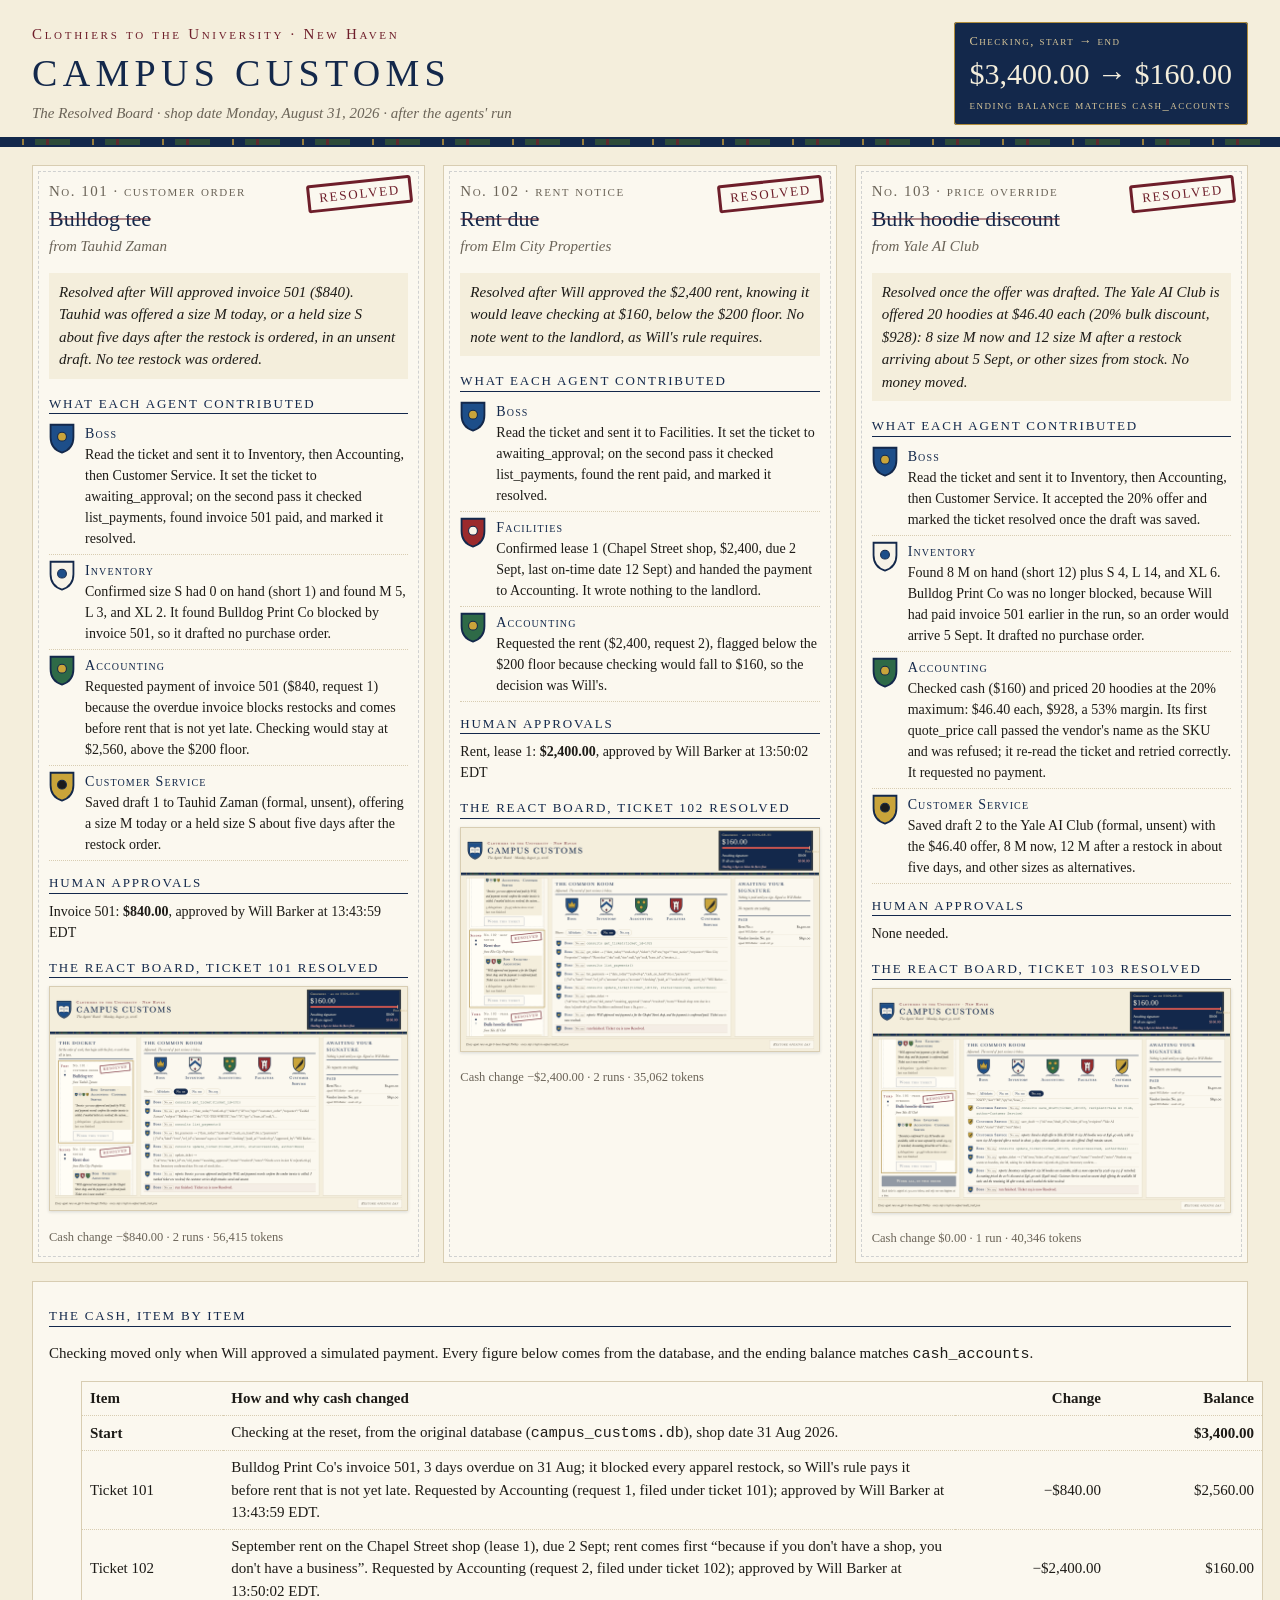
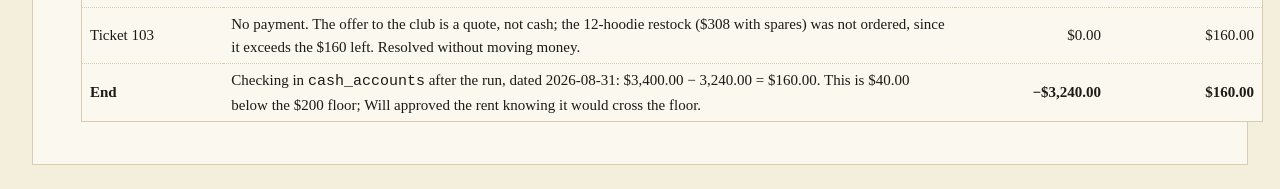
==== output/resolved_board.html @ 8cd8f71c "Campus Customs multi-agent operations (MGT 409 Homework 5) MCP server, five-agent PydanticAI team on" ====
<!DOCTYPE html>
<html lang="en"><head><meta charset="utf-8"><title>Campus Customs — The Resolved Board</title>
<style>
:root { --navy:#13284B; --cream:#F4EEDC; --paper:#FBF8EF; --burgundy:#6E1E2A; --green:#2D4B3A; --gold:#B08D3C; --muted:#6B6458; --rule:#D8CDB2; }
* { box-sizing:border-box; }
body { margin:0; background:var(--cream); color:#1D1B17; font:15px/1.5 Baskerville,'Libre Baskerville',Georgia,serif; }
header { display:flex; justify-content:space-between; align-items:flex-end; padding:22px 32px 12px; }
.eyebrow { font-variant:small-caps; letter-spacing:.18em; color:var(--burgundy); }
h1 { margin:0; font-weight:normal; font-size:38px; letter-spacing:.14em; text-transform:uppercase; color:var(--navy); }
.sub { font-style:italic; color:var(--muted); }
.tag { background:var(--navy); color:var(--cream); padding:10px 16px; border-radius:3px; box-shadow:inset 0 0 0 1px var(--gold); min-width:260px; }
.tag small { display:block; font-variant:small-caps; letter-spacing:.12em; color:#d9c79a; }
.tag b { font-size:30px; font-weight:normal; font-variant-numeric:lining-nums; }
.tartan { height:10px; background:repeating-linear-gradient(90deg,transparent 0 22px,rgba(176,141,60,.85) 22px 24px,transparent 24px 46px,rgba(110,30,42,.75) 46px 49px,transparent 49px 70px),repeating-linear-gradient(90deg,var(--navy) 0 35px,var(--green) 35px 70px); border-top:2px solid var(--navy); border-bottom:2px solid var(--navy); }
main { display:grid; grid-template-columns:repeat(3,1fr); gap:18px; padding:18px 32px; }
.card { background:var(--paper); border:1px solid var(--rule); padding:14px 16px; position:relative; }
.card::before { content:''; position:absolute; inset:5px; border:1px dashed rgba(19,40,75,.18); pointer-events:none; }
.stamp { position:absolute; top:14px; right:12px; transform:rotate(-6deg); border:3px solid currentColor; padding:1px 9px; text-transform:uppercase; letter-spacing:.14em; font-size:13px; border-radius:3px; }
.resolved .stamp { color:var(--burgundy); } .in_progress .stamp { color:var(--green); }
.no { font-variant:small-caps; letter-spacing:.1em; color:var(--muted); padding-right:120px; }
h2 { margin:0; font-weight:normal; color:var(--navy); font-size:22px; }
.resolved h2 { text-decoration:line-through; text-decoration-color:rgba(110,30,42,.5); }
.from { font-style:italic; color:var(--muted); }
.outcome { background:var(--cream); padding:8px 10px; font-style:italic; }
h3 { margin:12px 0 4px; font-weight:normal; text-transform:uppercase; letter-spacing:.14em; font-size:13px; color:var(--navy); border-bottom:1px solid var(--navy); }
ul { list-style:none; margin:0; padding:0; }
.agents li { display:grid; grid-template-columns:30px 1fr; gap:6px; padding:5px 0; border-bottom:1px dotted var(--rule); font-size:14px; }
.agents b { display:block; font-weight:normal; font-variant:small-caps; letter-spacing:.08em; color:var(--navy); }
.appr li { padding:3px 0; font-size:14px; }
.meta { margin-top:10px; font-size:12.5px; color:var(--muted); }
.shot { width:100%; border:1px solid var(--rule); margin-top:4px; box-shadow:0 1px 3px rgba(19,40,75,.15); }
.ledger { margin:0 32px 30px; background:var(--paper); border:1px solid var(--rule); padding:12px 16px; }
.ledger table { width:100%; border-collapse:collapse; }
.ledger td, .ledger th { padding:5px 8px; border-bottom:1px dotted var(--rule); text-align:left; }
.ledger .num { text-align:right; font-variant-numeric:tabular-nums; white-space:nowrap; }
</style></head><body>
<header>
  <div><div class="eyebrow">Clothiers to the University · New Haven</div><h1>Campus Customs</h1>
  <div class="sub">The Resolved Board · shop date Monday, August 31, 2026 · after the agents' run</div></div>
  <div class="tag"><small>Checking, start → end</small><b>$3,400.00 → $160.00</b>
  <small>ending balance matches cash_accounts</small></div>
</header>
<div class="tartan"></div>
<main>
<article class="card resolved">
  <div class="stamp">Resolved</div>
  <div class="no">No. 101 · customer order</div>
  <h2>Bulldog tee</h2>
  <div class="from">from Tauhid Zaman</div>
  <p class="outcome">Resolved after Will approved invoice 501 ($840). Tauhid was offered a size M today, or a held size S about five days after the restock is ordered, in an unsent draft. No tee restock was ordered.</p>
  <h3>What each agent contributed</h3><ul class="agents"><li><svg viewBox="0 0 100 118" width="26" height="31" aria-hidden="true"><path d="M6 6H94V54C94 88 72 106 50 113 28 106 6 88 6 54Z" fill="#1D4E89" stroke="#13284B" stroke-width="7"/><circle cx="50" cy="52" r="17" fill="#C9A43A" stroke="#13284B" stroke-width="4"/></svg><div><b>Boss</b><span>Read the ticket and sent it to Inventory, then Accounting, then Customer Service. It set the ticket to awaiting_approval; on the second pass it checked list_payments, found invoice 501 paid, and marked it resolved.</span></div></li><li><svg viewBox="0 0 100 118" width="26" height="31" aria-hidden="true"><path d="M6 6H94V54C94 88 72 106 50 113 28 106 6 88 6 54Z" fill="#F7F3E8" stroke="#13284B" stroke-width="7"/><circle cx="50" cy="52" r="17" fill="#1D4E89" stroke="#13284B" stroke-width="4"/></svg><div><b>Inventory</b><span>Confirmed size S had 0 on hand (short 1) and found M 5, L 3, and XL 2. It found Bulldog Print Co blocked by invoice 501, so it drafted no purchase order.</span></div></li><li><svg viewBox="0 0 100 118" width="26" height="31" aria-hidden="true"><path d="M6 6H94V54C94 88 72 106 50 113 28 106 6 88 6 54Z" fill="#2E6A47" stroke="#13284B" stroke-width="7"/><circle cx="50" cy="52" r="17" fill="#C9A43A" stroke="#13284B" stroke-width="4"/></svg><div><b>Accounting</b><span>Requested payment of invoice 501 ($840, request 1) because the overdue invoice blocks restocks and comes before rent that is not yet late. Checking would stay at $2,560, above the $200 floor.</span></div></li><li><svg viewBox="0 0 100 118" width="26" height="31" aria-hidden="true"><path d="M6 6H94V54C94 88 72 106 50 113 28 106 6 88 6 54Z" fill="#C9A43A" stroke="#13284B" stroke-width="7"/><circle cx="50" cy="52" r="17" fill="#1C1C1C" stroke="#13284B" stroke-width="4"/></svg><div><b>Customer Service</b><span>Saved draft 1 to Tauhid Zaman (formal, unsent), offering a size M today or a held size S about five days after the restock order.</span></div></li></ul>
  <h3>Human approvals</h3><ul class="appr"><li>Invoice 501: <b>$840.00</b>, approved by Will Barker at 13:43:59 EDT</li></ul>
  <h3>The React board, ticket 101 resolved</h3>
  <a href="screenshots/board_ticket_101.png"><img class="shot" src="screenshots/board_ticket_101.png" alt="Screenshot of the Campus Customs React board filtered to ticket 101, showing it resolved"></a>
  <div class="meta">Cash change −$840.00 · 2 runs · 56,415 tokens</div>
</article>
<article class="card resolved">
  <div class="stamp">Resolved</div>
  <div class="no">No. 102 · rent notice</div>
  <h2>Rent due</h2>
  <div class="from">from Elm City Properties</div>
  <p class="outcome">Resolved after Will approved the $2,400 rent, knowing it would leave checking at $160, below the $200 floor. No note went to the landlord, as Will&#x27;s rule requires.</p>
  <h3>What each agent contributed</h3><ul class="agents"><li><svg viewBox="0 0 100 118" width="26" height="31" aria-hidden="true"><path d="M6 6H94V54C94 88 72 106 50 113 28 106 6 88 6 54Z" fill="#1D4E89" stroke="#13284B" stroke-width="7"/><circle cx="50" cy="52" r="17" fill="#C9A43A" stroke="#13284B" stroke-width="4"/></svg><div><b>Boss</b><span>Read the ticket and sent it to Facilities. It set the ticket to awaiting_approval; on the second pass it checked list_payments, found the rent paid, and marked it resolved.</span></div></li><li><svg viewBox="0 0 100 118" width="26" height="31" aria-hidden="true"><path d="M6 6H94V54C94 88 72 106 50 113 28 106 6 88 6 54Z" fill="#9B2A2C" stroke="#13284B" stroke-width="7"/><circle cx="50" cy="52" r="17" fill="#F7F3E8" stroke="#13284B" stroke-width="4"/></svg><div><b>Facilities</b><span>Confirmed lease 1 (Chapel Street shop, $2,400, due 2 Sept, last on-time date 12 Sept) and handed the payment to Accounting. It wrote nothing to the landlord.</span></div></li><li><svg viewBox="0 0 100 118" width="26" height="31" aria-hidden="true"><path d="M6 6H94V54C94 88 72 106 50 113 28 106 6 88 6 54Z" fill="#2E6A47" stroke="#13284B" stroke-width="7"/><circle cx="50" cy="52" r="17" fill="#C9A43A" stroke="#13284B" stroke-width="4"/></svg><div><b>Accounting</b><span>Requested the rent ($2,400, request 2), flagged below the $200 floor because checking would fall to $160, so the decision was Will&#x27;s.</span></div></li></ul>
  <h3>Human approvals</h3><ul class="appr"><li>Rent, lease 1: <b>$2,400.00</b>, approved by Will Barker at 13:50:02 EDT</li></ul>
  <h3>The React board, ticket 102 resolved</h3>
  <a href="screenshots/board_ticket_102.png"><img class="shot" src="screenshots/board_ticket_102.png" alt="Screenshot of the Campus Customs React board filtered to ticket 102, showing it resolved"></a>
  <div class="meta">Cash change −$2,400.00 · 2 runs · 35,062 tokens</div>
</article>
<article class="card resolved">
  <div class="stamp">Resolved</div>
  <div class="no">No. 103 · price override</div>
  <h2>Bulk hoodie discount</h2>
  <div class="from">from Yale AI Club</div>
  <p class="outcome">Resolved once the offer was drafted. The Yale AI Club is offered 20 hoodies at $46.40 each (20% bulk discount, $928): 8 size M now and 12 size M after a restock arriving about 5 Sept, or other sizes from stock. No money moved.</p>
  <h3>What each agent contributed</h3><ul class="agents"><li><svg viewBox="0 0 100 118" width="26" height="31" aria-hidden="true"><path d="M6 6H94V54C94 88 72 106 50 113 28 106 6 88 6 54Z" fill="#1D4E89" stroke="#13284B" stroke-width="7"/><circle cx="50" cy="52" r="17" fill="#C9A43A" stroke="#13284B" stroke-width="4"/></svg><div><b>Boss</b><span>Read the ticket and sent it to Inventory, then Accounting, then Customer Service. It accepted the 20% offer and marked the ticket resolved once the draft was saved.</span></div></li><li><svg viewBox="0 0 100 118" width="26" height="31" aria-hidden="true"><path d="M6 6H94V54C94 88 72 106 50 113 28 106 6 88 6 54Z" fill="#F7F3E8" stroke="#13284B" stroke-width="7"/><circle cx="50" cy="52" r="17" fill="#1D4E89" stroke="#13284B" stroke-width="4"/></svg><div><b>Inventory</b><span>Found 8 M on hand (short 12) plus S 4, L 14, and XL 6. Bulldog Print Co was no longer blocked, because Will had paid invoice 501 earlier in the run, so an order would arrive 5 Sept. It drafted no purchase order.</span></div></li><li><svg viewBox="0 0 100 118" width="26" height="31" aria-hidden="true"><path d="M6 6H94V54C94 88 72 106 50 113 28 106 6 88 6 54Z" fill="#2E6A47" stroke="#13284B" stroke-width="7"/><circle cx="50" cy="52" r="17" fill="#C9A43A" stroke="#13284B" stroke-width="4"/></svg><div><b>Accounting</b><span>Checked cash ($160) and priced 20 hoodies at the 20% maximum: $46.40 each, $928, a 53% margin. Its first quote_price call passed the vendor&#x27;s name as the SKU and was refused; it re-read the ticket and retried correctly. It requested no payment.</span></div></li><li><svg viewBox="0 0 100 118" width="26" height="31" aria-hidden="true"><path d="M6 6H94V54C94 88 72 106 50 113 28 106 6 88 6 54Z" fill="#C9A43A" stroke="#13284B" stroke-width="7"/><circle cx="50" cy="52" r="17" fill="#1C1C1C" stroke="#13284B" stroke-width="4"/></svg><div><b>Customer Service</b><span>Saved draft 2 to the Yale AI Club (formal, unsent) with the $46.40 offer, 8 M now, 12 M after a restock in about five days, and other sizes as alternatives.</span></div></li></ul>
  <h3>Human approvals</h3><ul class="appr"><li>None needed.</li></ul>
  <h3>The React board, ticket 103 resolved</h3>
  <a href="screenshots/board_ticket_103.png"><img class="shot" src="screenshots/board_ticket_103.png" alt="Screenshot of the Campus Customs React board filtered to ticket 103, showing it resolved"></a>
  <div class="meta">Cash change $0.00 · 1 run · 40,346 tokens</div>
</article></main>
<section class="ledger"><h3>The cash, item by item</h3>
<p class="lede">Checking moved only when Will approved a simulated payment. Every figure below comes from the database, and the ending balance matches <code>cash_accounts</code>.</p>
<table class="ledger">
<tr><th style="width:12%">Item</th><th>How and why cash changed</th><th class="num" style="width:13%">Change</th><th class="num" style="width:13%">Balance</th></tr>
<tr><td><b>Start</b></td><td>Checking at the reset, from the original database (<code>campus_customs.db</code>), shop date 31 Aug 2026.</td><td class="num"></td><td class="num"><b>$3,400.00</b></td></tr>
<tr><td>Ticket 101</td><td>Bulldog Print Co&#x27;s invoice 501, 3 days overdue on 31 Aug; it blocked every apparel restock, so Will&#x27;s rule pays it before rent that is not yet late. Requested by Accounting (request 1, filed under ticket 101); approved by Will Barker at 13:43:59 EDT.</td><td class='num'>−$840.00</td><td class='num'>$2,560.00</td></tr><tr><td>Ticket 102</td><td>September rent on the Chapel Street shop (lease 1), due 2 Sept; rent comes first “because if you don&#x27;t have a shop, you don&#x27;t have a business”. Requested by Accounting (request 2, filed under ticket 102); approved by Will Barker at 13:50:02 EDT.</td><td class='num'>−$2,400.00</td><td class='num'>$160.00</td></tr>
<tr><td>Ticket 103</td><td>No payment. The offer to the club is a quote, not cash; the 12-hoodie restock ($308 with spares) was not ordered, since it exceeds the $160 left. Resolved without moving money.</td><td class="num">$0.00</td><td class="num">$160.00</td></tr>
<tr><td><b>End</b></td><td>Checking in <code>cash_accounts</code> after the run, dated 2026-08-31: $3,400.00 − 3,240.00 = $160.00. This is $40.00 below the $200 floor; Will approved the rent knowing it would cross the floor.</td><td class="num"><b>−$3,240.00</b></td><td class="num"><b>$160.00</b></td></tr>
</table></section>
</body></html>
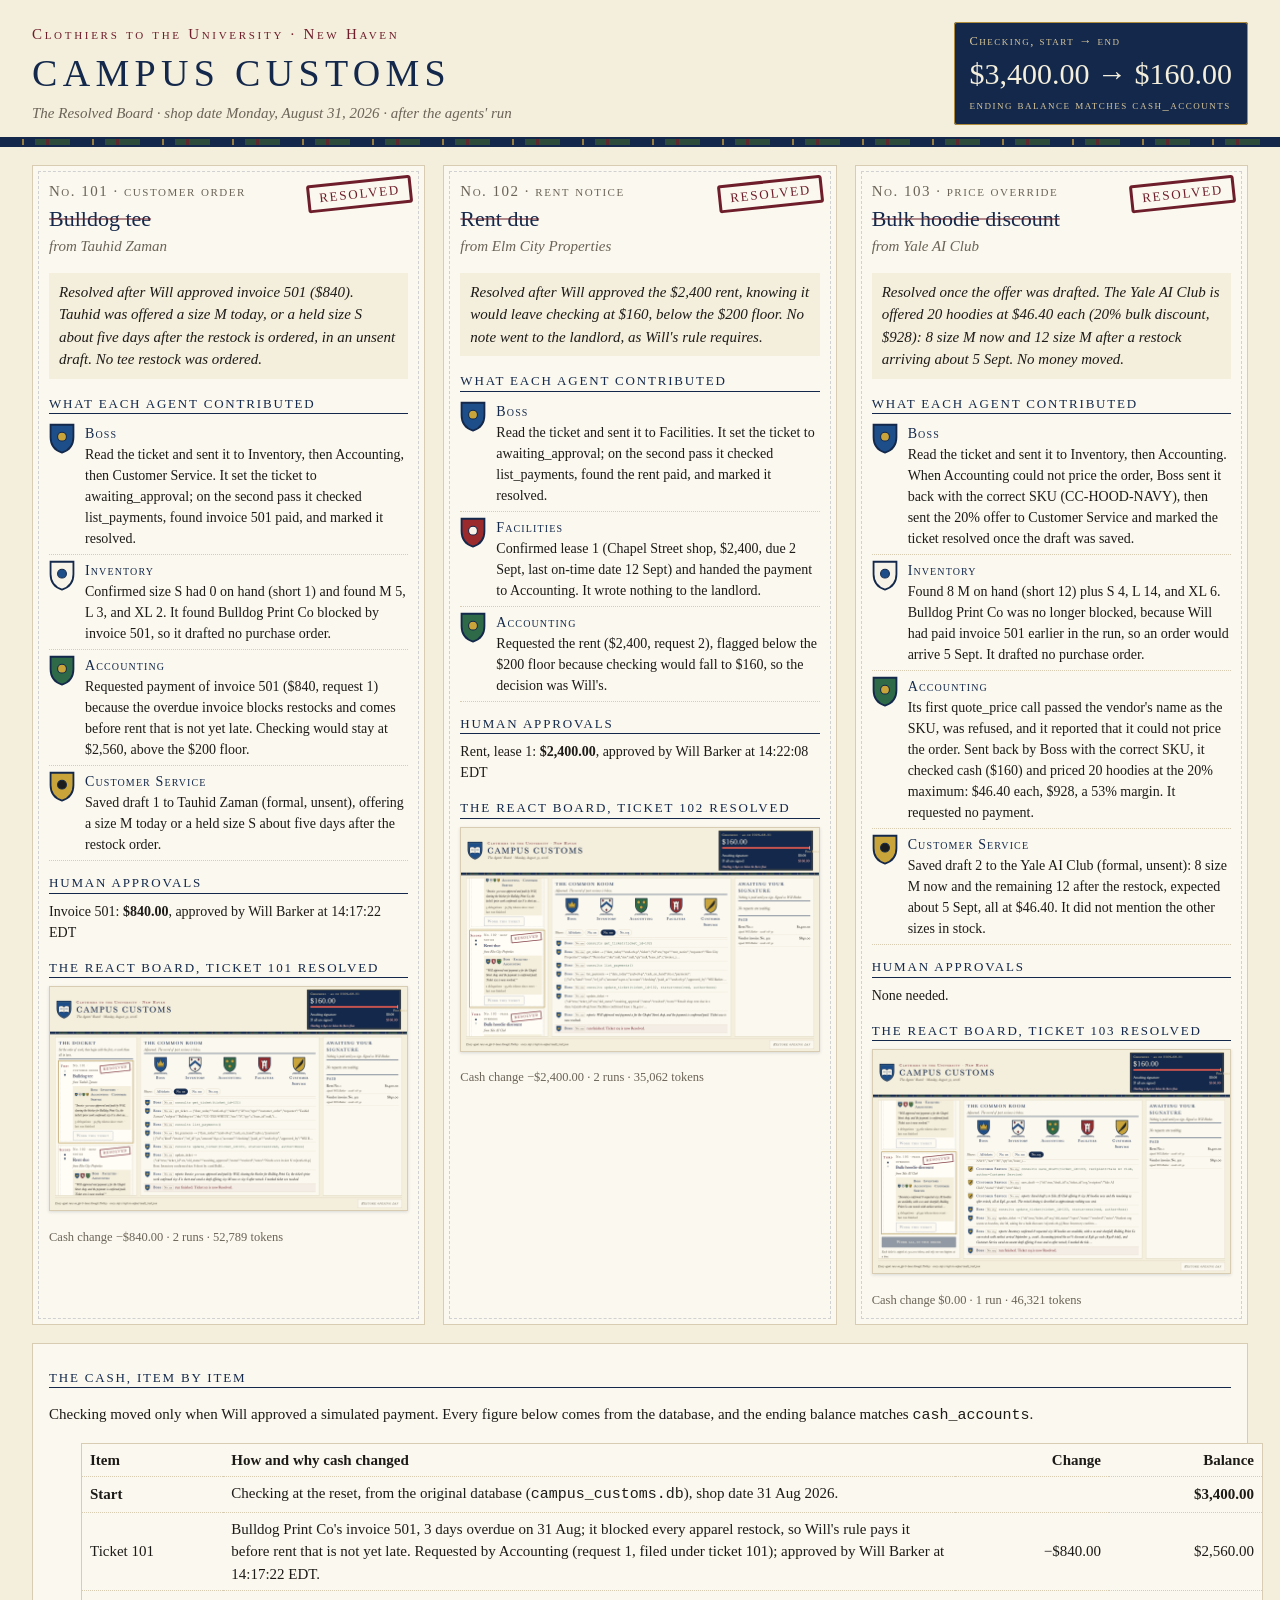
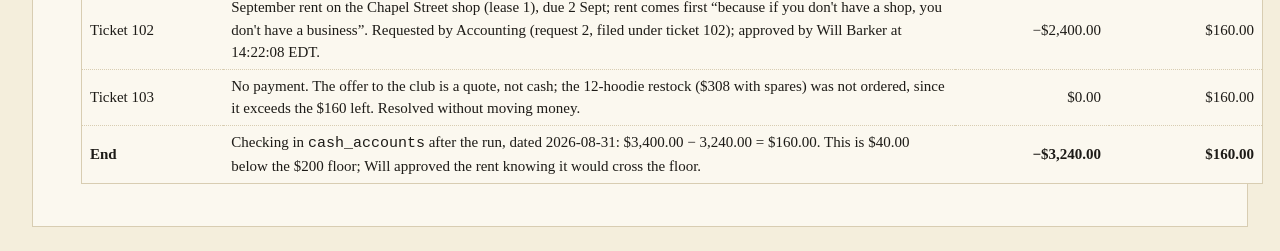
==== commit 8ccec06c: "Rebuild write-ups from the 14 Oct run; faster model-call retries; clearer signed-ticket label Co-Aut" ====
--- a/output/resolved_board.html
+++ b/output/resolved_board.html
@@ -49,10 +49,10 @@
   <div class="from">from Tauhid Zaman</div>
   <p class="outcome">Resolved after Will approved invoice 501 ($840). Tauhid was offered a size M today, or a held size S about five days after the restock is ordered, in an unsent draft. No tee restock was ordered.</p>
   <h3>What each agent contributed</h3><ul class="agents"><li><svg viewBox="0 0 100 118" width="26" height="31" aria-hidden="true"><path d="M6 6H94V54C94 88 72 106 50 113 28 106 6 88 6 54Z" fill="#1D4E89" stroke="#13284B" stroke-width="7"/><circle cx="50" cy="52" r="17" fill="#C9A43A" stroke="#13284B" stroke-width="4"/></svg><div><b>Boss</b><span>Read the ticket and sent it to Inventory, then Accounting, then Customer Service. It set the ticket to awaiting_approval; on the second pass it checked list_payments, found invoice 501 paid, and marked it resolved.</span></div></li><li><svg viewBox="0 0 100 118" width="26" height="31" aria-hidden="true"><path d="M6 6H94V54C94 88 72 106 50 113 28 106 6 88 6 54Z" fill="#F7F3E8" stroke="#13284B" stroke-width="7"/><circle cx="50" cy="52" r="17" fill="#1D4E89" stroke="#13284B" stroke-width="4"/></svg><div><b>Inventory</b><span>Confirmed size S had 0 on hand (short 1) and found M 5, L 3, and XL 2. It found Bulldog Print Co blocked by invoice 501, so it drafted no purchase order.</span></div></li><li><svg viewBox="0 0 100 118" width="26" height="31" aria-hidden="true"><path d="M6 6H94V54C94 88 72 106 50 113 28 106 6 88 6 54Z" fill="#2E6A47" stroke="#13284B" stroke-width="7"/><circle cx="50" cy="52" r="17" fill="#C9A43A" stroke="#13284B" stroke-width="4"/></svg><div><b>Accounting</b><span>Requested payment of invoice 501 ($840, request 1) because the overdue invoice blocks restocks and comes before rent that is not yet late. Checking would stay at $2,560, above the $200 floor.</span></div></li><li><svg viewBox="0 0 100 118" width="26" height="31" aria-hidden="true"><path d="M6 6H94V54C94 88 72 106 50 113 28 106 6 88 6 54Z" fill="#C9A43A" stroke="#13284B" stroke-width="7"/><circle cx="50" cy="52" r="17" fill="#1C1C1C" stroke="#13284B" stroke-width="4"/></svg><div><b>Customer Service</b><span>Saved draft 1 to Tauhid Zaman (formal, unsent), offering a size M today or a held size S about five days after the restock order.</span></div></li></ul>
-  <h3>Human approvals</h3><ul class="appr"><li>Invoice 501: <b>$840.00</b>, approved by Will Barker at 13:43:59 EDT</li></ul>
+  <h3>Human approvals</h3><ul class="appr"><li>Invoice 501: <b>$840.00</b>, approved by Will Barker at 14:17:22 EDT</li></ul>
   <h3>The React board, ticket 101 resolved</h3>
   <a href="screenshots/board_ticket_101.png"><img class="shot" src="screenshots/board_ticket_101.png" alt="Screenshot of the Campus Customs React board filtered to ticket 101, showing it resolved"></a>
-  <div class="meta">Cash change −$840.00 · 2 runs · 56,415 tokens</div>
+  <div class="meta">Cash change −$840.00 · 2 runs · 52,789 tokens</div>
 </article>
 <article class="card resolved">
   <div class="stamp">Resolved</div>
@@ -61,7 +61,7 @@
   <div class="from">from Elm City Properties</div>
   <p class="outcome">Resolved after Will approved the $2,400 rent, knowing it would leave checking at $160, below the $200 floor. No note went to the landlord, as Will&#x27;s rule requires.</p>
   <h3>What each agent contributed</h3><ul class="agents"><li><svg viewBox="0 0 100 118" width="26" height="31" aria-hidden="true"><path d="M6 6H94V54C94 88 72 106 50 113 28 106 6 88 6 54Z" fill="#1D4E89" stroke="#13284B" stroke-width="7"/><circle cx="50" cy="52" r="17" fill="#C9A43A" stroke="#13284B" stroke-width="4"/></svg><div><b>Boss</b><span>Read the ticket and sent it to Facilities. It set the ticket to awaiting_approval; on the second pass it checked list_payments, found the rent paid, and marked it resolved.</span></div></li><li><svg viewBox="0 0 100 118" width="26" height="31" aria-hidden="true"><path d="M6 6H94V54C94 88 72 106 50 113 28 106 6 88 6 54Z" fill="#9B2A2C" stroke="#13284B" stroke-width="7"/><circle cx="50" cy="52" r="17" fill="#F7F3E8" stroke="#13284B" stroke-width="4"/></svg><div><b>Facilities</b><span>Confirmed lease 1 (Chapel Street shop, $2,400, due 2 Sept, last on-time date 12 Sept) and handed the payment to Accounting. It wrote nothing to the landlord.</span></div></li><li><svg viewBox="0 0 100 118" width="26" height="31" aria-hidden="true"><path d="M6 6H94V54C94 88 72 106 50 113 28 106 6 88 6 54Z" fill="#2E6A47" stroke="#13284B" stroke-width="7"/><circle cx="50" cy="52" r="17" fill="#C9A43A" stroke="#13284B" stroke-width="4"/></svg><div><b>Accounting</b><span>Requested the rent ($2,400, request 2), flagged below the $200 floor because checking would fall to $160, so the decision was Will&#x27;s.</span></div></li></ul>
-  <h3>Human approvals</h3><ul class="appr"><li>Rent, lease 1: <b>$2,400.00</b>, approved by Will Barker at 13:50:02 EDT</li></ul>
+  <h3>Human approvals</h3><ul class="appr"><li>Rent, lease 1: <b>$2,400.00</b>, approved by Will Barker at 14:22:08 EDT</li></ul>
   <h3>The React board, ticket 102 resolved</h3>
   <a href="screenshots/board_ticket_102.png"><img class="shot" src="screenshots/board_ticket_102.png" alt="Screenshot of the Campus Customs React board filtered to ticket 102, showing it resolved"></a>
   <div class="meta">Cash change −$2,400.00 · 2 runs · 35,062 tokens</div>
@@ -71,19 +71,19 @@
   <div class="no">No. 103 · price override</div>
   <h2>Bulk hoodie discount</h2>
   <div class="from">from Yale AI Club</div>
-  <p class="outcome">Resolved once the offer was drafted. The Yale AI Club is offered 20 hoodies at $46.40 each (20% bulk discount, $928): 8 size M now and 12 size M after a restock arriving about 5 Sept, or other sizes from stock. No money moved.</p>
-  <h3>What each agent contributed</h3><ul class="agents"><li><svg viewBox="0 0 100 118" width="26" height="31" aria-hidden="true"><path d="M6 6H94V54C94 88 72 106 50 113 28 106 6 88 6 54Z" fill="#1D4E89" stroke="#13284B" stroke-width="7"/><circle cx="50" cy="52" r="17" fill="#C9A43A" stroke="#13284B" stroke-width="4"/></svg><div><b>Boss</b><span>Read the ticket and sent it to Inventory, then Accounting, then Customer Service. It accepted the 20% offer and marked the ticket resolved once the draft was saved.</span></div></li><li><svg viewBox="0 0 100 118" width="26" height="31" aria-hidden="true"><path d="M6 6H94V54C94 88 72 106 50 113 28 106 6 88 6 54Z" fill="#F7F3E8" stroke="#13284B" stroke-width="7"/><circle cx="50" cy="52" r="17" fill="#1D4E89" stroke="#13284B" stroke-width="4"/></svg><div><b>Inventory</b><span>Found 8 M on hand (short 12) plus S 4, L 14, and XL 6. Bulldog Print Co was no longer blocked, because Will had paid invoice 501 earlier in the run, so an order would arrive 5 Sept. It drafted no purchase order.</span></div></li><li><svg viewBox="0 0 100 118" width="26" height="31" aria-hidden="true"><path d="M6 6H94V54C94 88 72 106 50 113 28 106 6 88 6 54Z" fill="#2E6A47" stroke="#13284B" stroke-width="7"/><circle cx="50" cy="52" r="17" fill="#C9A43A" stroke="#13284B" stroke-width="4"/></svg><div><b>Accounting</b><span>Checked cash ($160) and priced 20 hoodies at the 20% maximum: $46.40 each, $928, a 53% margin. Its first quote_price call passed the vendor&#x27;s name as the SKU and was refused; it re-read the ticket and retried correctly. It requested no payment.</span></div></li><li><svg viewBox="0 0 100 118" width="26" height="31" aria-hidden="true"><path d="M6 6H94V54C94 88 72 106 50 113 28 106 6 88 6 54Z" fill="#C9A43A" stroke="#13284B" stroke-width="7"/><circle cx="50" cy="52" r="17" fill="#1C1C1C" stroke="#13284B" stroke-width="4"/></svg><div><b>Customer Service</b><span>Saved draft 2 to the Yale AI Club (formal, unsent) with the $46.40 offer, 8 M now, 12 M after a restock in about five days, and other sizes as alternatives.</span></div></li></ul>
+  <p class="outcome">Resolved once the offer was drafted. The Yale AI Club is offered 20 hoodies at $46.40 each (20% bulk discount, $928): 8 size M now and 12 size M after a restock arriving about 5 Sept. No money moved.</p>
+  <h3>What each agent contributed</h3><ul class="agents"><li><svg viewBox="0 0 100 118" width="26" height="31" aria-hidden="true"><path d="M6 6H94V54C94 88 72 106 50 113 28 106 6 88 6 54Z" fill="#1D4E89" stroke="#13284B" stroke-width="7"/><circle cx="50" cy="52" r="17" fill="#C9A43A" stroke="#13284B" stroke-width="4"/></svg><div><b>Boss</b><span>Read the ticket and sent it to Inventory, then Accounting. When Accounting could not price the order, Boss sent it back with the correct SKU (CC-HOOD-NAVY), then sent the 20% offer to Customer Service and marked the ticket resolved once the draft was saved.</span></div></li><li><svg viewBox="0 0 100 118" width="26" height="31" aria-hidden="true"><path d="M6 6H94V54C94 88 72 106 50 113 28 106 6 88 6 54Z" fill="#F7F3E8" stroke="#13284B" stroke-width="7"/><circle cx="50" cy="52" r="17" fill="#1D4E89" stroke="#13284B" stroke-width="4"/></svg><div><b>Inventory</b><span>Found 8 M on hand (short 12) plus S 4, L 14, and XL 6. Bulldog Print Co was no longer blocked, because Will had paid invoice 501 earlier in the run, so an order would arrive 5 Sept. It drafted no purchase order.</span></div></li><li><svg viewBox="0 0 100 118" width="26" height="31" aria-hidden="true"><path d="M6 6H94V54C94 88 72 106 50 113 28 106 6 88 6 54Z" fill="#2E6A47" stroke="#13284B" stroke-width="7"/><circle cx="50" cy="52" r="17" fill="#C9A43A" stroke="#13284B" stroke-width="4"/></svg><div><b>Accounting</b><span>Its first quote_price call passed the vendor&#x27;s name as the SKU, was refused, and it reported that it could not price the order. Sent back by Boss with the correct SKU, it checked cash ($160) and priced 20 hoodies at the 20% maximum: $46.40 each, $928, a 53% margin. It requested no payment.</span></div></li><li><svg viewBox="0 0 100 118" width="26" height="31" aria-hidden="true"><path d="M6 6H94V54C94 88 72 106 50 113 28 106 6 88 6 54Z" fill="#C9A43A" stroke="#13284B" stroke-width="7"/><circle cx="50" cy="52" r="17" fill="#1C1C1C" stroke="#13284B" stroke-width="4"/></svg><div><b>Customer Service</b><span>Saved draft 2 to the Yale AI Club (formal, unsent): 8 size M now and the remaining 12 after the restock, expected about 5 Sept, all at $46.40. It did not mention the other sizes in stock.</span></div></li></ul>
   <h3>Human approvals</h3><ul class="appr"><li>None needed.</li></ul>
   <h3>The React board, ticket 103 resolved</h3>
   <a href="screenshots/board_ticket_103.png"><img class="shot" src="screenshots/board_ticket_103.png" alt="Screenshot of the Campus Customs React board filtered to ticket 103, showing it resolved"></a>
-  <div class="meta">Cash change $0.00 · 1 run · 40,346 tokens</div>
+  <div class="meta">Cash change $0.00 · 1 run · 46,321 tokens</div>
 </article></main>
 <section class="ledger"><h3>The cash, item by item</h3>
 <p class="lede">Checking moved only when Will approved a simulated payment. Every figure below comes from the database, and the ending balance matches <code>cash_accounts</code>.</p>
 <table class="ledger">
 <tr><th style="width:12%">Item</th><th>How and why cash changed</th><th class="num" style="width:13%">Change</th><th class="num" style="width:13%">Balance</th></tr>
 <tr><td><b>Start</b></td><td>Checking at the reset, from the original database (<code>campus_customs.db</code>), shop date 31 Aug 2026.</td><td class="num"></td><td class="num"><b>$3,400.00</b></td></tr>
-<tr><td>Ticket 101</td><td>Bulldog Print Co&#x27;s invoice 501, 3 days overdue on 31 Aug; it blocked every apparel restock, so Will&#x27;s rule pays it before rent that is not yet late. Requested by Accounting (request 1, filed under ticket 101); approved by Will Barker at 13:43:59 EDT.</td><td class='num'>−$840.00</td><td class='num'>$2,560.00</td></tr><tr><td>Ticket 102</td><td>September rent on the Chapel Street shop (lease 1), due 2 Sept; rent comes first “because if you don&#x27;t have a shop, you don&#x27;t have a business”. Requested by Accounting (request 2, filed under ticket 102); approved by Will Barker at 13:50:02 EDT.</td><td class='num'>−$2,400.00</td><td class='num'>$160.00</td></tr>
+<tr><td>Ticket 101</td><td>Bulldog Print Co&#x27;s invoice 501, 3 days overdue on 31 Aug; it blocked every apparel restock, so Will&#x27;s rule pays it before rent that is not yet late. Requested by Accounting (request 1, filed under ticket 101); approved by Will Barker at 14:17:22 EDT.</td><td class='num'>−$840.00</td><td class='num'>$2,560.00</td></tr><tr><td>Ticket 102</td><td>September rent on the Chapel Street shop (lease 1), due 2 Sept; rent comes first “because if you don&#x27;t have a shop, you don&#x27;t have a business”. Requested by Accounting (request 2, filed under ticket 102); approved by Will Barker at 14:22:08 EDT.</td><td class='num'>−$2,400.00</td><td class='num'>$160.00</td></tr>
 <tr><td>Ticket 103</td><td>No payment. The offer to the club is a quote, not cash; the 12-hoodie restock ($308 with spares) was not ordered, since it exceeds the $160 left. Resolved without moving money.</td><td class="num">$0.00</td><td class="num">$160.00</td></tr>
 <tr><td><b>End</b></td><td>Checking in <code>cash_accounts</code> after the run, dated 2026-08-31: $3,400.00 − 3,240.00 = $160.00. This is $40.00 below the $200 floor; Will approved the rent knowing it would cross the floor.</td><td class="num"><b>−$3,240.00</b></td><td class="num"><b>$160.00</b></td></tr>
 </table></section>
